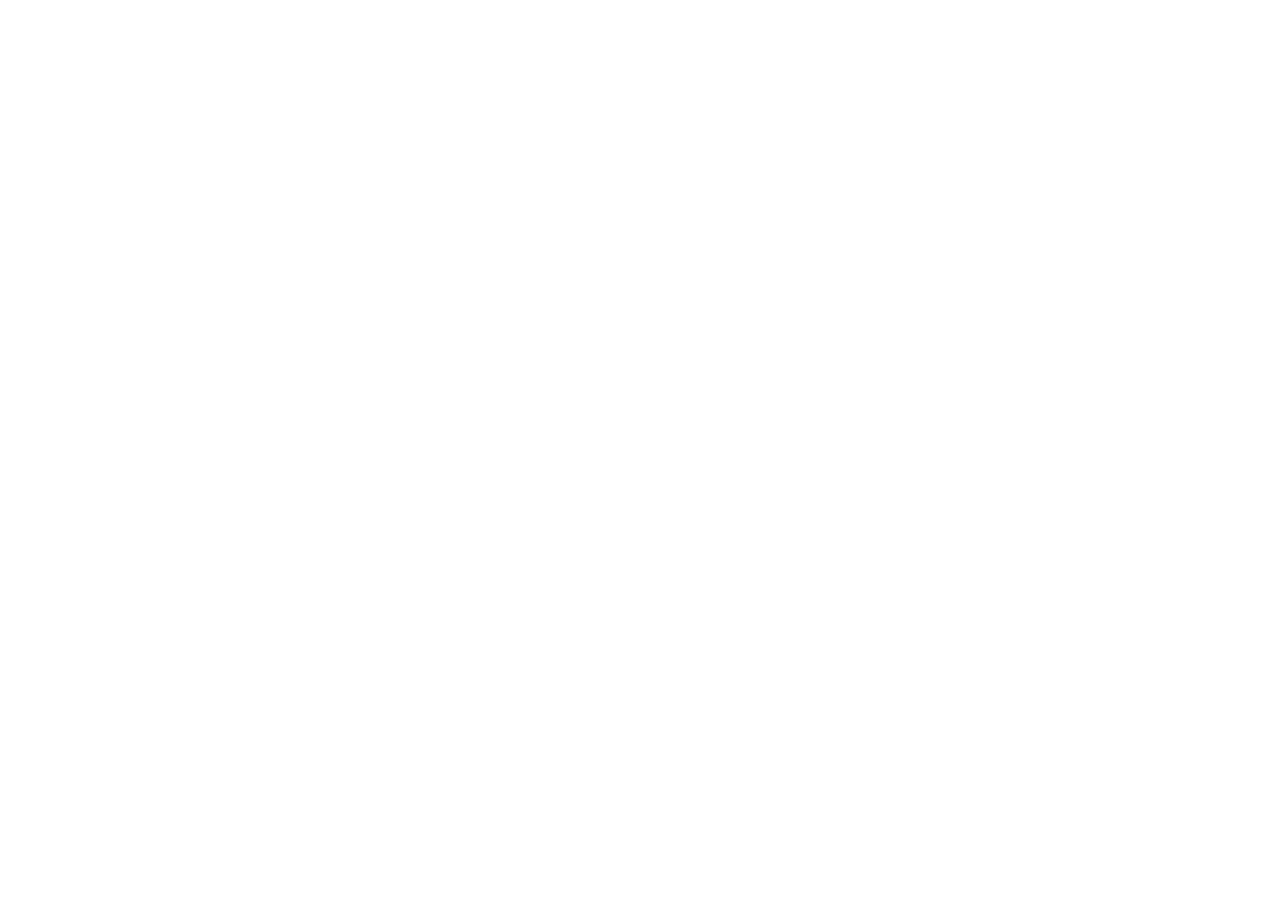
==== index.html @ 7d7a8a93 "Initial commit" ====
<!DOCTYPE html>
<html lang="en">
<head>
    <meta charset="UTF-8">
    <meta http-equiv="X-UA-Compatible" content="IE=edge">
    <meta name="viewport" content="width=device-width, initial-scale=1.0">
    <link rel="stylesheet" href="./css/main.css">
    <title>Document</title>
</head>
<body>
    <header>
        <div class="container"></div>
    </header>
    <main>
        <div class="container"></div>
    </main>
    <footer>
        <div class="container"></div>
    </footer>
</body>
</html>
---- css/main.css ----
* {
  -webkit-touch-callout: none;
  -webkit-user-select: none;
  box-sizing: border-box;
  margin: 0;
  padding: 0;
  text-decoration: none;
  list-style: none;
  font-family: "Livvic", sans-serif;
}

.container {
  max-width: 1200px;
  margin: 0 auto;
  padding: 0 20px;
}/*# sourceMappingURL=main.css.map */
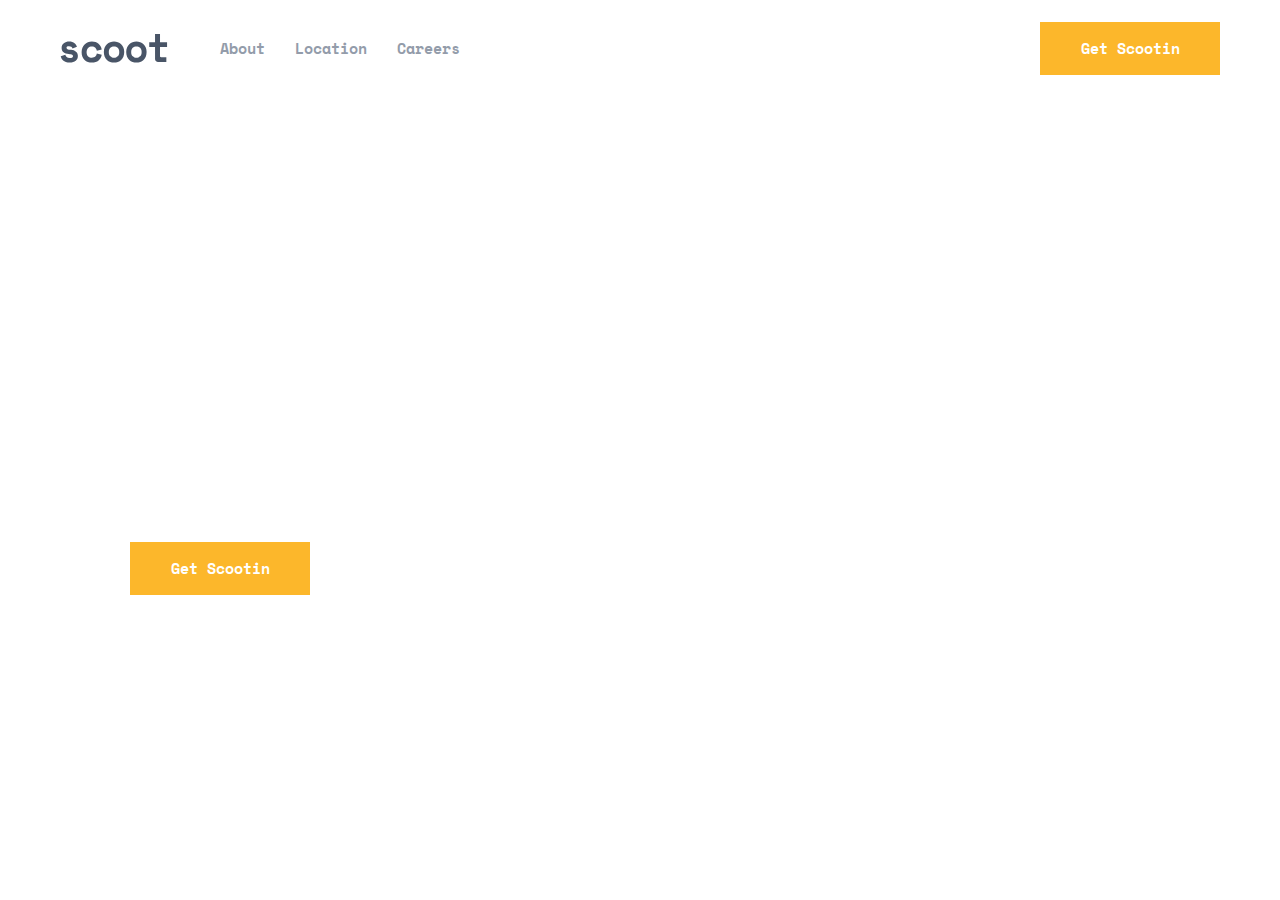
==== commit 30680e05: "proccess sync" ====
--- a/index.html
+++ b/index.html
@@ -5,14 +5,65 @@
     <meta http-equiv="X-UA-Compatible" content="IE=edge">
     <meta name="viewport" content="width=device-width, initial-scale=1.0">
     <link rel="stylesheet" href="./css/main.css">
+    <!-- <link rel="stylesheet" href="./css/bootstrap.min.css"> -->
     <title>Document</title>
 </head>
 <body>
     <header>
-        <div class="container"></div>
+        <div class="container">
+            <section class="top-nav">
+                <input id="menu-toggle" type="checkbox" />
+                <label class='menu-button-container' for="menu-toggle"> 
+                    <div class='menu-button'></div>
+                </label>
+                <ul class="menu">
+                    <li><a href="#" class="__header-list-item"> About</a></li>
+                    <li><a href="#" class="__header-list-item"> Location</a></li>
+                    <li><a href="#" class="__header-list-item"> Careers</a></li>
+                </ul>
+                <div class="logotel">
+                    <img src="./images/logo.svg" alt="site logo">
+                </div>
+            </section>
+            <div class="__header">
+                
+                
+                <div class="__header-left">
+                    <div class="menuLogo">
+                        <div class="hamburger">
+                            <div class="first"></div>
+                            <div class="first"></div>
+                            <div class="first"></div>
+                        </div>
+                        <img src="./images/logo.svg" alt="site logo">
+                    </div>
+                    <ul class="__header-list">
+                        <li class="if"><a href="#" class="__header-list-item"> About</a></li>
+                        <li class="ig"><a href="#" class="__header-list-item"> Location</a></li>
+                        <li class="it"><a href="#" class="__header-list-item"> Careers</a></li>
+                    </ul>
+                </div>
+               <button type="button" class="__header-btn">
+                Get Scootin
+               </button>
+            </div>
+        </div>
     </header>
     <main>
-        <div class="container"></div>
+        <section>
+            <!-- <img class="bg-img" src="./images/Path 1.svg" width="203" alt="">
+            <img class="bg-img2" src="./images/Path 2.svg" width="447" height="138" alt=""> -->
+
+            <div class="container c1">
+                <h2 class="about-h2">Scooter sharing made simple</h2>
+                <div class="about">
+                    <p class="about-text">Scoot takes the hassle out of urban mobility. Our bikes are placed in convenient locations in each of our cities. Use our app to locate the nearest bike, unlock it with a tap, and you’re away!</p>
+                    <button type="button" class="__header-btn2">
+                        Get Scootin
+                       </button>
+                </div>
+            </div>
+        </section>
     </main>
     <footer>
         <div class="container"></div>
--- a/css/main.css
+++ b/css/main.css
@@ -1,16 +1,417 @@
+:root {
+  --color-1: #fff;
+  --color-2: #000;
+  --color-3: #939CAA;
+  --color-4: #495567;
+  --color-5: #FCB72B;
+  --color-6: #333A44;
+  --color-7: #FFF4DF;
+  --color-8: #E5ECF4;
+  --color-9: #F2F5F9;
+}
+
+/* space-mono-regular - latin */
+@font-face {
+  font-family: "Space Mono";
+  font-style: normal;
+  font-weight: 400;
+  src: local(""), url("../fonts/space-mono-v12-latin-regular.woff2") format("woff2"), url("../fonts/space-mono-v12-latin-regular.woff") format("woff"); /* Chrome 6+, Firefox 3.6+, IE 9+, Safari 5.1+ */
+}
+/* space-mono-italic - latin */
+@font-face {
+  font-family: "Space Mono";
+  font-style: italic;
+  font-weight: 400;
+  src: local(""), url("../fonts/space-mono-v12-latin-italic.woff2") format("woff2"), url("../fonts/space-mono-v12-latin-italic.woff") format("woff"); /* Chrome 6+, Firefox 3.6+, IE 9+, Safari 5.1+ */
+}
+/* space-mono-700 - latin */
+@font-face {
+  font-family: "Space Mono";
+  font-style: normal;
+  font-weight: 700;
+  src: local(""), url("../fonts/space-mono-v12-latin-700.woff2") format("woff2"), url("../fonts/space-mono-v12-latin-700.woff") format("woff"); /* Chrome 6+, Firefox 3.6+, IE 9+, Safari 5.1+ */
+}
+/* space-mono-700italic - latin */
+@font-face {
+  font-family: "Space Mono";
+  font-style: italic;
+  font-weight: 700;
+  src: local(""), url("../fonts/space-mono-v12-latin-700italic.woff2") format("woff2"), url("../fonts/space-mono-v12-latin-700italic.woff") format("woff"); /* Chrome 6+, Firefox 3.6+, IE 9+, Safari 5.1+ */
+}
+/* lexend-deca-regular - latin */
+@font-face {
+  font-family: "Lexend Deca";
+  font-style: normal;
+  font-weight: 400;
+  src: local(""), url("../fonts/lexend-deca-v17-latin-regular.woff2") format("woff2"), url("../fonts/lexend-deca-v17-latin-regular.woff") format("woff"); /* Chrome 6+, Firefox 3.6+, IE 9+, Safari 5.1+ */
+}
+/* lexend-deca-700 - latin */
+@font-face {
+  font-family: "Lexend Deca";
+  font-style: normal;
+  font-weight: 700;
+  src: local(""), url("../fonts/lexend-deca-v17-latin-700.woff2") format("woff2"), url("../fonts/lexend-deca-v17-latin-700.woff") format("woff"); /* Chrome 6+, Firefox 3.6+, IE 9+, Safari 5.1+ */
+}
 * {
   -webkit-touch-callout: none;
   -webkit-user-select: none;
+  -webkit-box-sizing: border-box;
   box-sizing: border-box;
   margin: 0;
   padding: 0;
   text-decoration: none;
   list-style: none;
-  font-family: "Livvic", sans-serif;
+  font-family: "Space Mono", monospace;
+  transition: all 0.5s;
 }
 
 .container {
   max-width: 1200px;
   margin: 0 auto;
   padding: 0 20px;
+}
+
+.__header {
+  display: flex;
+  align-items: center;
+  justify-content: space-between;
+  width: 100%;
+  padding: 22px 0;
+  position: static;
+}
+
+.top-nav {
+  display: none;
+}
+
+.__header-left {
+  display: flex;
+  align-items: center;
+  justify-content: space-between;
+  width: 400px;
+}
+
+.menuLogo {
+  display: flex;
+  align-items: center;
+  justify-content: space-between;
+}
+
+.hamburger {
+  display: none;
+  width: 30px;
+  flex-direction: column;
+  justify-content: center;
+  align-items: center;
+  gap: 4px;
+}
+
+.hamburger .first {
+  width: 100%;
+  height: 5px;
+  background: var(--color-5);
+}
+
+.menuLogo img {
+  width: 107.82px;
+  height: 28.56px;
+  cursor: pointer;
+}
+
+.__header-list {
+  width: 240px;
+  display: flex;
+  align-items: center;
+  justify-content: space-between;
+}
+
+.__header-list-item {
+  font-family: "Space Mono";
+  font-style: normal;
+  font-weight: 700;
+  font-size: 15px;
+  line-height: 25px;
+  color: var(--color-3);
+}
+.__header-list-item:hover {
+  color: var(--color-5);
+}
+
+.__header-btn {
+  display: flex;
+  justify-content: center;
+  align-items: center;
+  width: 180px;
+  height: 53px;
+  background-color: var(--color-5);
+  font-weight: 700;
+  font-size: 15px;
+  line-height: 25px;
+  text-align: center;
+  border: none;
+  color: var(--color-1);
+  cursor: pointer;
+  transition: all 0.5s ease;
+}
+
+.__header-btn:hover {
+  border: 3px solid var(--color-5);
+  color: var(--color-5);
+  background-color: var(--color-1);
+}
+
+.__header-btn2 {
+  display: flex;
+  justify-content: center;
+  align-items: center;
+  width: 180px;
+  height: 53px;
+  background-color: var(--color-5);
+  font-weight: 700;
+  font-size: 15px;
+  line-height: 25px;
+  text-align: center;
+  border: none;
+  color: var(--color-1);
+  cursor: pointer;
+  transition: all 0.5s ease;
+}
+
+.__header-btn2:hover {
+  border: 3px solid var(--color-5);
+  color: var(--color-5);
+  background-color: var(--color-1);
+}
+
+@media screen and (max-width: 700px) {
+  .__header-list {
+    display: flex;
+    justify-content: start;
+    gap: 30px;
+  }
+  .it {
+    display: none;
+  }
+}
+@media screen and (max-width: 616px) {
+  .__header-list {
+    display: none;
+  }
+}
+@media screen and (max-width: 616px) {
+  .__header-btn {
+    display: none;
+  }
+  .menuLogo {
+    width: 50%;
+    display: none;
+    align-items: center;
+    justify-content: space-between;
+  }
+  .hamburger {
+    display: none;
+  }
+  .menuLogo img {
+    display: none;
+    position: absolute;
+    top: 30;
+    left: 40%;
+  }
+  @import url(https://fonts.googleapis.com/css?family=Raleway);
+  h2 {
+    vertical-align: center;
+    text-align: center;
+  }
+  .logotel {
+    position: absolute;
+    left: 40%;
+  }
+  html, body {
+    margin: 0;
+    height: 100%;
+  }
+  .top-nav {
+    margin-top: 32px;
+    width: 100%;
+    display: flex;
+    background: none;
+    flex-direction: row;
+    align-items: center;
+    justify-content: space-between;
+    color: var(--color-3);
+    padding: 1em;
+  }
+  .menu {
+    display: flex;
+    flex-direction: row;
+    list-style-type: none;
+    margin: 0;
+    padding: 0;
+    z-index: 1;
+  }
+  .menu > li {
+    margin: 0 1rem;
+    overflow: hidden;
+  }
+  .menu-button-container {
+    display: none;
+    height: 100%;
+    width: 30px;
+    cursor: pointer;
+    flex-direction: column;
+    justify-content: center;
+    align-items: center;
+  }
+  #menu-toggle {
+    display: none;
+  }
+  .menu-button,
+.menu-button::before,
+.menu-button::after {
+    display: block;
+    background-color: var(--color-5);
+    position: absolute;
+    height: 4px;
+    width: 30px;
+    transition: transform 400ms cubic-bezier(0.23, 1, 0.32, 1);
+    border-radius: 2px;
+  }
+  .menu-button::before {
+    content: "";
+    margin-top: -8px;
+  }
+  .menu-button::after {
+    content: "";
+    margin-top: 8px;
+  }
+  #menu-toggle:checked + .menu-button-container .menu-button::before {
+    margin-top: 0px;
+    transform: rotate(405deg);
+  }
+  #menu-toggle:checked + .menu-button-container .menu-button {
+    background: rgba(255, 255, 255, 0);
+  }
+  #menu-toggle:checked + .menu-button-container .menu-button::after {
+    margin-top: 0px;
+    transform: rotate(-405deg);
+  }
+}
+@media screen and (max-width: 616px) and (max-width: 700px) {
+  .menu-button-container {
+    display: flex;
+  }
+  .menu {
+    position: absolute;
+    top: 0;
+    margin-top: 80px;
+    left: 0;
+    flex-direction: column;
+    width: 100%;
+    justify-content: center;
+    align-items: center;
+  }
+  #menu-toggle ~ .menu li {
+    height: 0;
+    margin: 0;
+    padding: 0;
+    border: 0;
+    transition: height 400ms cubic-bezier(0.23, 1, 0.32, 1);
+  }
+  #menu-toggle:checked ~ .menu li {
+    border: 1px solid var(--color-4);
+    height: 2.5em;
+    padding: 0.5em;
+    transition: height 400ms cubic-bezier(0.23, 1, 0.32, 1);
+  }
+  .menu > li {
+    display: flex;
+    justify-content: center;
+    margin: 0;
+    padding: 0.5em 0;
+    width: 100%;
+    color: white;
+    background-color: var(--color-6);
+  }
+  .menu > li:not(:last-child) {
+    border-bottom: 1px solid #444;
+  }
+}
+section {
+  background-image: url("/Month-2-exam/images/Bitmap.jpg");
+  background-size: cover;
+  position: relative;
+}
+
+.about {
+  width: 500px;
+  margin-left: 90px;
+}
+
+.c1 {
+  padding: 153px 0;
+}
+
+.about-h2 {
+  font-weight: 700;
+  font-size: 56px;
+  line-height: 56px;
+  letter-spacing: -2.5px;
+  color: var(--color-1);
+  width: 500px;
+}
+
+.about-text {
+  font-weight: 400;
+  font-size: 15px;
+  line-height: 25px;
+  margin: 40px 0;
+  color: var(--color-1);
+}
+
+.bg-img {
+  position: absolute;
+  top: 345px;
+  left: -50px;
+  z-index: 1;
+}
+
+.bg-img2 {
+  position: absolute;
+  top: 345px;
+  left: 750px;
+  z-index: 1;
+}
+
+@media screen and (max-width: 880px) {
+  .c1 {
+    display: flex;
+    align-items: center;
+    justify-content: center;
+    flex-direction: column;
+  }
+  .about-h2 {
+    text-align: center;
+  }
+  .about {
+    width: 575px;
+    margin-left: 0;
+    align-items: center;
+    display: flex;
+    flex-direction: column;
+  }
+  .about-text {
+    text-align: center;
+    width: 100%;
+  }
+}
+@media screen and (max-width: 575px) {
+  section {
+    background-position-x: right;
+  }
+  .about-h2 {
+    max-width: 311px;
+  }
+  .about {
+    max-width: 320px;
+  }
 }/*# sourceMappingURL=main.css.map */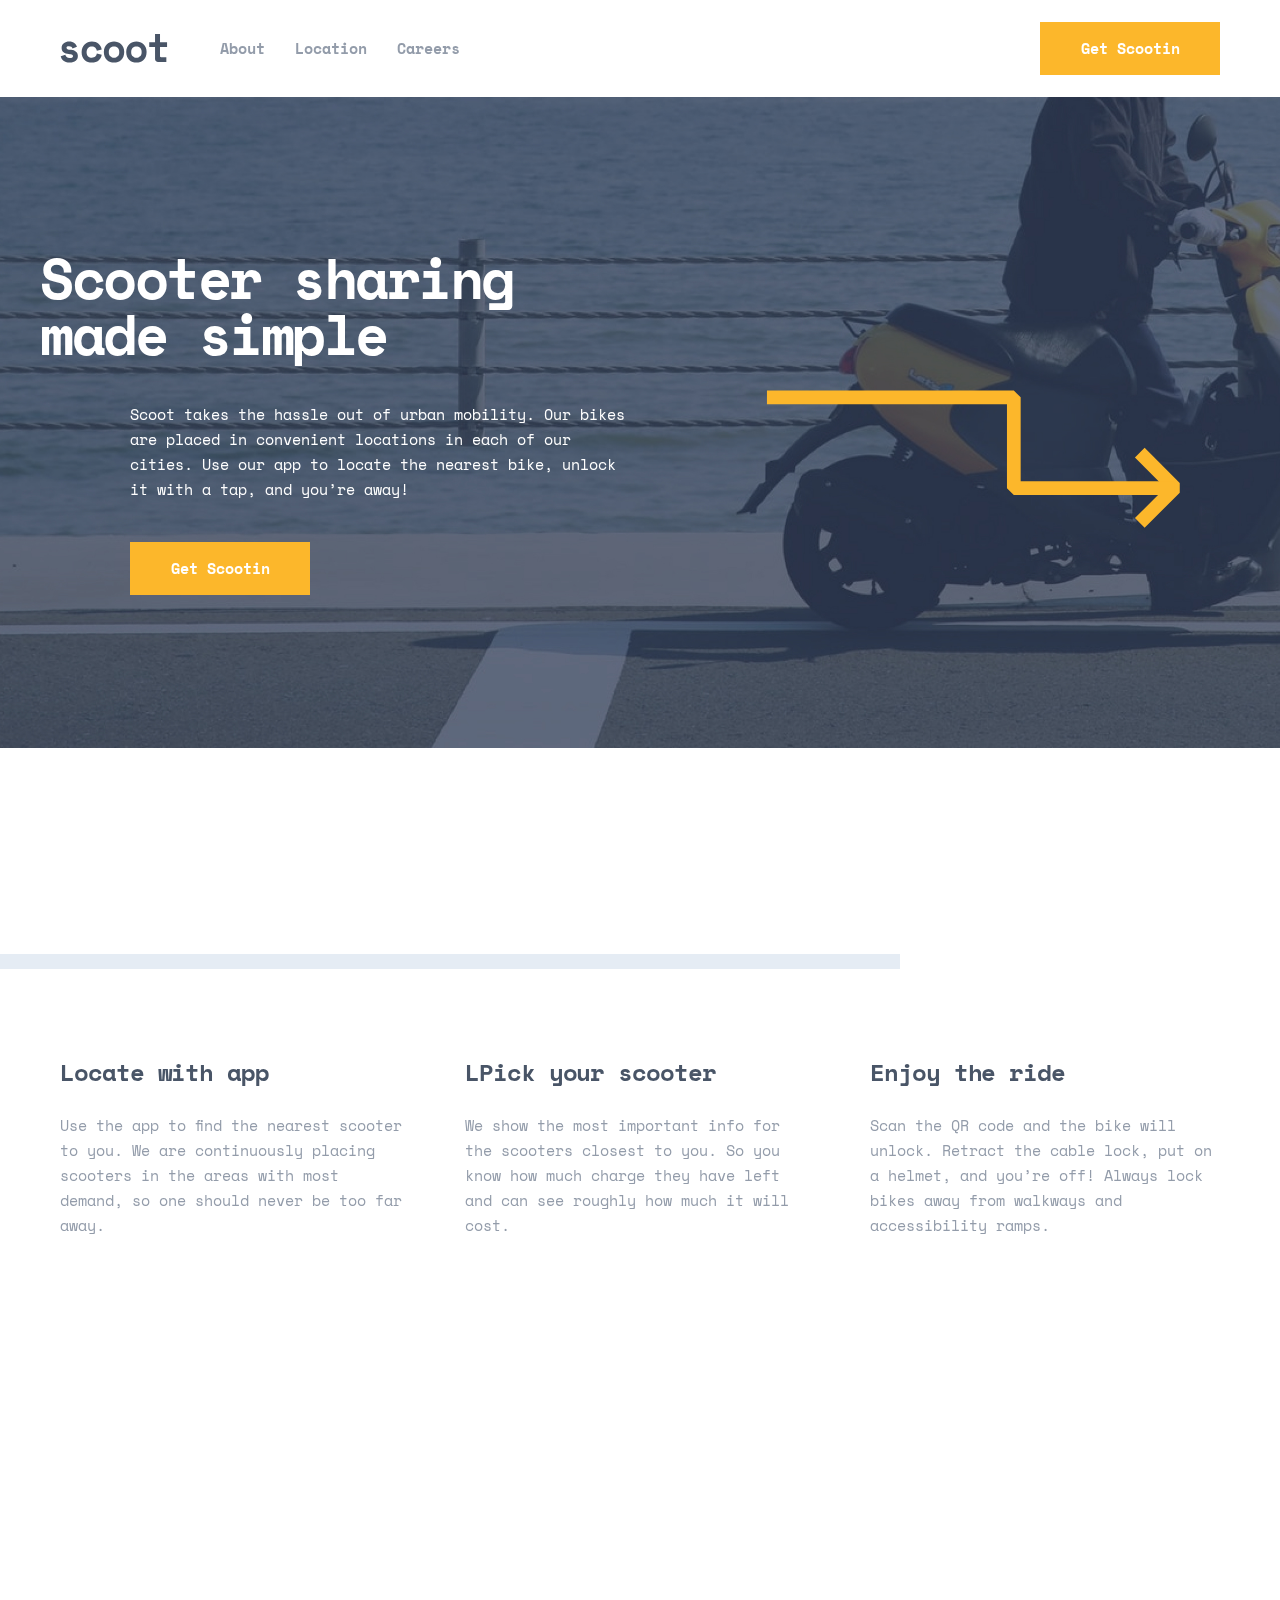
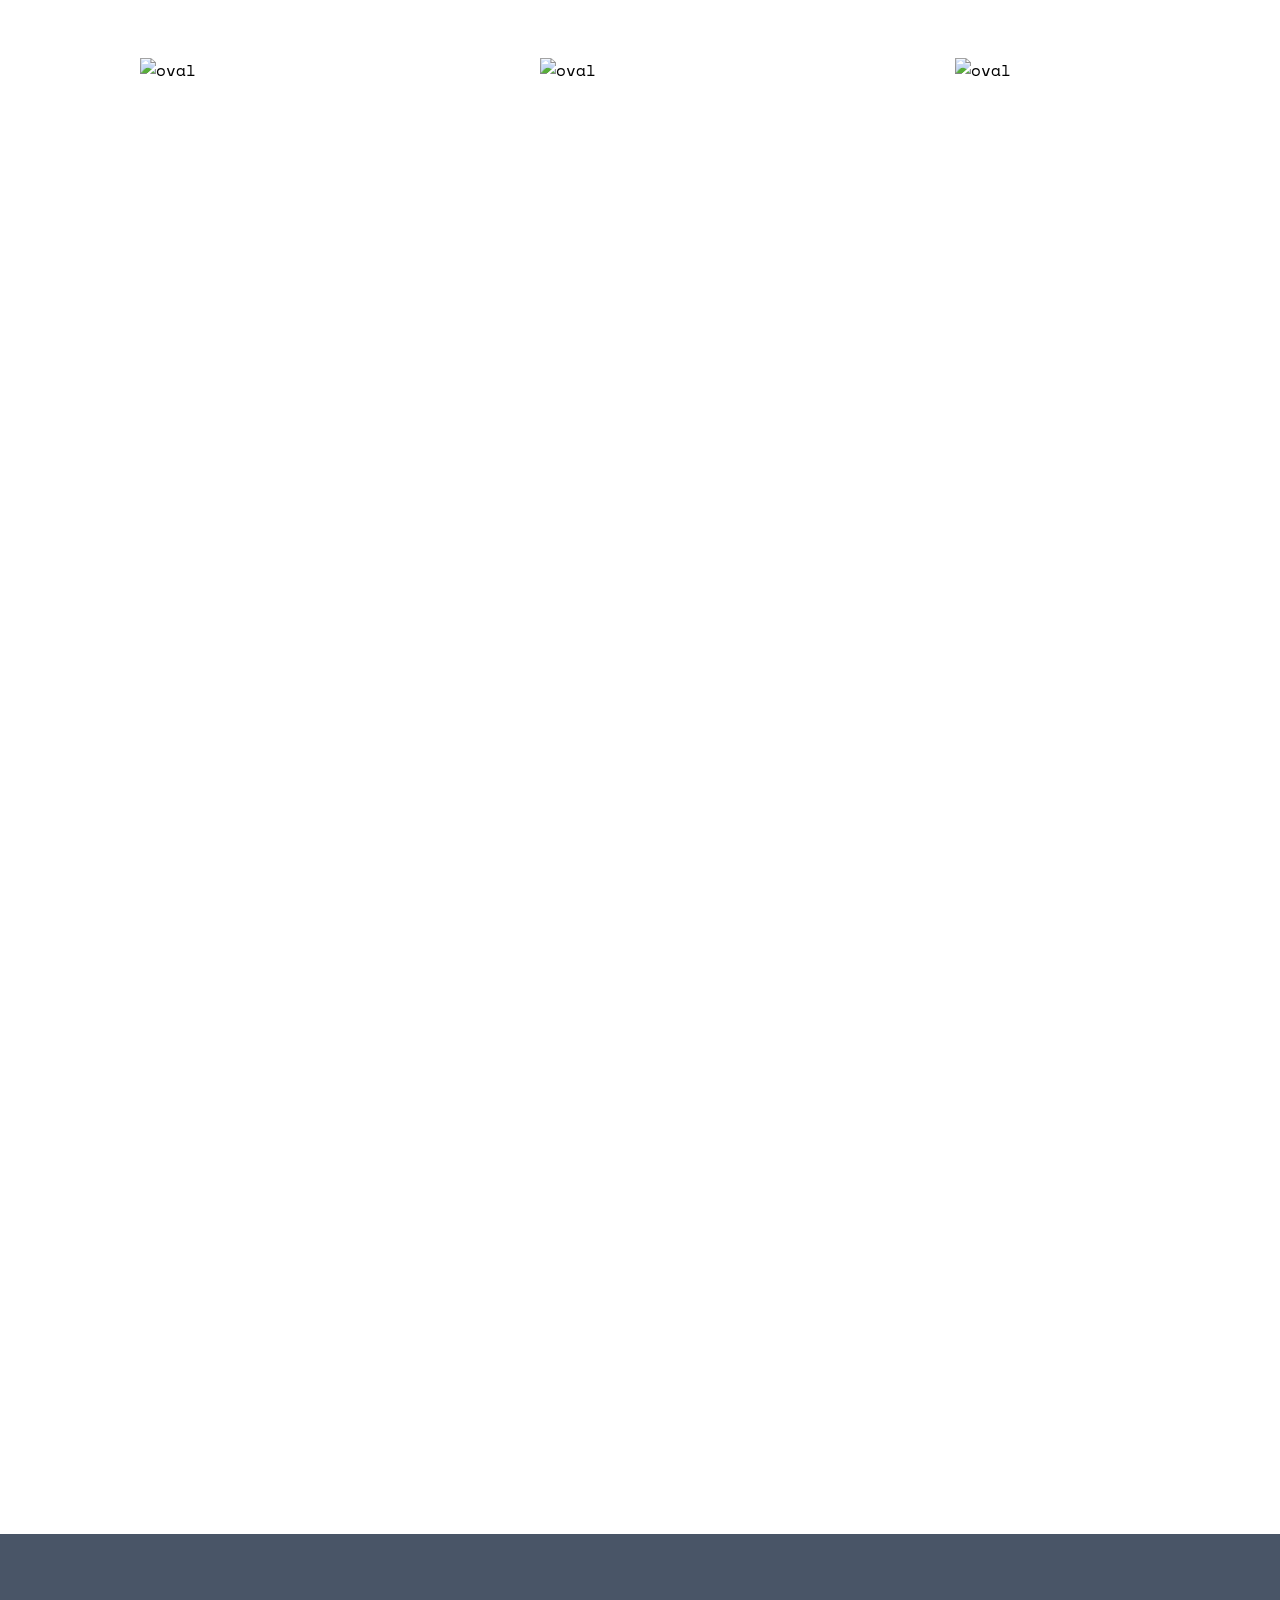
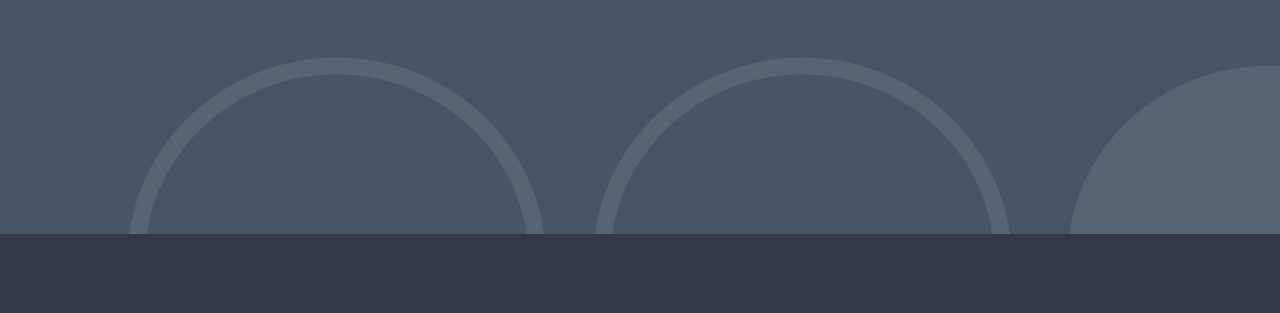
==== commit 9d3fcbba: "added transition" ====
--- a/index.html
+++ b/index.html
@@ -4,28 +4,28 @@
     <meta charset="UTF-8">
     <meta http-equiv="X-UA-Compatible" content="IE=edge">
     <meta name="viewport" content="width=device-width, initial-scale=1.0">
+    <!-- <link rel="stylesheet" href="./css/main.css"> -->
     <link rel="stylesheet" href="./css/main.css">
-    <!-- <link rel="stylesheet" href="./css/bootstrap.min.css"> -->
-    <title>Document</title>
+    <title>Home</title>
 </head>
 <body>
     <header>
         <div class="container">
-            <section class="top-nav">
+            <section class="top-nav hidden">
                 <input id="menu-toggle" type="checkbox" />
                 <label class='menu-button-container' for="menu-toggle"> 
                     <div class='menu-button'></div>
                 </label>
                 <ul class="menu">
-                    <li><a href="#" class="__header-list-item"> About</a></li>
-                    <li><a href="#" class="__header-list-item"> Location</a></li>
-                    <li><a href="#" class="__header-list-item"> Careers</a></li>
+                    <li><a href="https://jacks-deluxe-about-page.netlify.app/" class="__header-list-item"> About</a></li>
+                    <li><a href="https://jacks-site-deluxe.netlify.app/" class="__header-list-item"> Location</a></li>
+                    <li><a href="https://jacks-deluxe-careers-page.netlify.app/" class="__header-list-item"> Careers</a></li>
                 </ul>
                 <div class="logotel">
                     <img src="./images/logo.svg" alt="site logo">
                 </div>
             </section>
-            <div class="__header">
+            <div class="__header hidden">
                 
                 
                 <div class="__header-left">
@@ -38,35 +38,156 @@
                         <img src="./images/logo.svg" alt="site logo">
                     </div>
                     <ul class="__header-list">
-                        <li class="if"><a href="#" class="__header-list-item"> About</a></li>
-                        <li class="ig"><a href="#" class="__header-list-item"> Location</a></li>
-                        <li class="it"><a href="#" class="__header-list-item"> Careers</a></li>
+                        <li class="if"><a href="https://jacks-deluxe-about-page.netlify.app/" class="__header-list-item"> About</a></li>
+                        <li class="ig"><a href="https://jacks-site-deluxe.netlify.app/" class="__header-list-item"> Location</a></li>
+                        <li class="it"><a href="https://jacks-deluxe-careers-page.netlify.app/" class="__header-list-item"> Careers</a></li>
                     </ul>
                 </div>
-               <button type="button" class="__header-btn">
-                Get Scootin
-               </button>
+                <button type="button" class="__header-btn">
+                    Get Scootin
+                </button>
             </div>
         </div>
     </header>
     <main>
         <section>
-            <!-- <img class="bg-img" src="./images/Path 1.svg" width="203" alt="">
-            <img class="bg-img2" src="./images/Path 2.svg" width="447" height="138" alt=""> -->
-
+            <img class="hidden bg-img" src="./images/Path 1.svg" width="203" alt="">
+            <img class="hidden bg-img2" src="./images/Path 2.svg" width="447" height="138" alt="">
+            
             <div class="container c1">
-                <h2 class="about-h2">Scooter sharing made simple</h2>
-                <div class="about">
-                    <p class="about-text">Scoot takes the hassle out of urban mobility. Our bikes are placed in convenient locations in each of our cities. Use our app to locate the nearest bike, unlock it with a tap, and you’re away!</p>
+                <h2 class="about-h2 hidden">Scooter sharing made simple</h2>
+                <div class="about hidden">
+                    <p class="about-text">Scoot takes the hassle out of urban mobility. Our bikes are placed in convenient locations in each of our cities. Use our app to locate the nearest bike, unlock it with a tap, and you’re away!
+                        
+                    </p>
                     <button type="button" class="__header-btn2">
                         Get Scootin
-                       </button>
+                    </button>
                 </div>
             </div>
         </section>
+        <div class="hero">
+            <div class="bg-stick"></div>
+            <div class="container">
+                <div class="__sect2 hidden">
+                    <img class="circle1" src="./images/circle-1.svg" width="96" height="96" alt="oval">
+                    <img class="circle2" src="./images/circle-3.svg" width="96" height="96" alt="oval">
+                    <img class="circle3" src="./images/circle-2.svg" width="96" height="96" alt="oval">
+                    <div class="__sect2-wrapper">
+                        <img class="circl1" src="./images/circle-1.svg" width="96" height="96" alt="oval">
+                        <h3>Locate with app</h3>  
+                        <p>
+                            Use the app to find the nearest scooter to you. We are continuously placing scooters in the areas with most demand, so one should never be too far away. 
+                        </p>
+                    </div>
+                    <div class="__sect2-wrapper">
+                        <img class="circl2" src="./images/circle-3.svg" width="96" height="96" alt="oval">
+                        <h3>LPick your scooter</h3>  
+                        <p>
+                            We show the most important info for the scooters closest to you. So you know how much charge they have left and can see roughly how much it will cost.
+                        </p>
+                    </div>
+                    <div class="__sect2-wrapper">
+                        <img class="circl3" src="./images/circle-2.svg" width="96" height="96" alt="oval">
+                        <h3>Enjoy the ride</h3>  
+                        <p>
+                            Scan the QR code and the bike will unlock. Retract the cable lock, put on a helmet, and you’re off! Always lock bikes away from walkways and accessibility ramps.
+                        </p>
+                    </div>
+                </div>
+                <div class="__middle hidden">
+                    <div class="__middle-info">
+                        <div class="__middle-info-text">
+                            <h2>Easy to use riding telemetry</h2>
+                            <p>
+                                The Scoot app is available with riding telemetry. This means it can show you your average speed, how long you've been using the scooter, your traveling distance, and many more things all in an easy to use app.
+                            </p>
+                            <button type="button" class="__header-btn2 m0">
+                                Learn More
+                            </button>
+                        </div>
+                        <div class="__middle-bg-img"></div>
+                    </div>
+                    <div class="__middle-info">
+                        <div class="__middle-info-text">
+                            <h2>Coming to a city near you</h2>
+                            <p>
+                                Scoot is available in 4 major cities so far. We’re expanding rapidly, so be sure to let us know if you want to see us in your hometown. We’re aiming to let our scooters loose on 23 cities over the coming year.
+                            </p>
+                            <button type="button" class="__header-btn2 m0">
+                                Learn More
+                            </button>
+                        </div>
+                        <div class="__middle-bg-img2"></div>
+                    </div>
+                    <div class="__middle-info" style="margin-bottom: 0;">
+                        <div class="__middle-info-text">
+                            <h2>Zero hassle payments</h2>
+                            <p>
+                                Our payment is as easy as one two three. We accept most credit cards and debit cards. You can also link your PayPal account inside the app. Need to pay later? No worries! You can defer payment for up to a month.
+                            </p>
+                            <button type="button" class="__header-btn2 m0">
+                                Learn More
+                            </button>
+                        </div>
+                        <div class="__middle-bg-img3"></div>
+                    </div>
+                </div>
+            </div>
+            
+            
+        </div>
     </main>
     <footer>
-        <div class="container"></div>
+        <div class="__footer-top">
+            <div class="container">
+                <img class="__footer-circles" src="./images/FOOTER CIRCLE.png" width="1153" height="177" alt="fon">
+                <section class="__footer-section hidden">
+                    <h2>Sign up and Scoot off today</h2>
+                    <div class="__footer-socnet">
+                        
+                        <a href="https://www.apple.com/ru/app-store/" target="_blank"><img src="./images/appstore.png" width="182" height="56" alt="link"></a>
+                        <a href="https://play.google.com/" target="_blank"><img src="./images/goodle play.png" width="182" height="56" alt="link"></a>
+                    </div>
+                </section>
+            </div>
+        </div>
+        <div class="__footer-nav">
+            <div class="container">
+                <div class="__footer">
+                    <div class="__header-left ll hidden">
+                        <div class="__footerlogo mm">
+                            <img class="mli" src="./images/site logo white.svg" alt="site logo">
+                        </div>
+                        <ul class="__footer-list ll">
+                            <li class="if iff"><a href="https://jacks-deluxe-about-page.netlify.app/" class="__header-list-item"> About</a></li>
+                            <li class="ig iff"><a href="https://jacks-site-deluxe.netlify.app/" class="__header-list-item"> Location</a></li>
+                            <li class="it iff"><a href="https://jacks-deluxe-careers-page.netlify.app/" class="__header-list-item"> Careers</a></li>
+                        </ul>
+                    </div>
+                    <div class="__footer-link-icons hidden">
+                        <a class="__footer-link-icon" target="_blank" href="https://www.instagram.com">
+                            <svg width="24" height="24" viewBox="0 0 24 24" xmlns="http://www.w3.org/2000/svg">
+                                <path fill="currentcolor" id="Shape" fill-rule="evenodd" clip-rule="evenodd" d="M12 0C8.741 0 8.333 0.014 7.053 0.072C2.695 0.272 0.273 2.69 0.073 7.052C0.014 8.333 0 8.741 0 12C0 15.259 0.014 15.668 0.072 16.948C0.272 21.306 2.69 23.728 7.052 23.928C8.333 23.986 8.741 24 12 24C15.259 24 15.668 23.986 16.948 23.928C21.302 23.728 23.73 21.31 23.927 16.948C23.986 15.668 24 15.259 24 12C24 8.741 23.986 8.333 23.928 7.053C23.732 2.699 21.311 0.273 16.949 0.073C15.668 0.014 15.259 0 12 0ZM12 2.163C15.204 2.163 15.584 2.175 16.85 2.233C20.102 2.381 21.621 3.924 21.769 7.152C21.827 8.417 21.838 8.797 21.838 12.001C21.838 15.206 21.826 15.585 21.769 16.85C21.62 20.075 20.105 21.621 16.85 21.769C15.584 21.827 15.206 21.839 12 21.839C8.796 21.839 8.416 21.827 7.151 21.769C3.891 21.62 2.38 20.07 2.232 16.849C2.174 15.584 2.162 15.205 2.162 12C2.162 8.796 2.175 8.417 2.232 7.151C2.381 3.924 3.896 2.38 7.151 2.232C8.417 2.175 8.796 2.163 12 2.163ZM5.838 12C5.838 8.597 8.597 5.838 12 5.838C15.403 5.838 18.162 8.597 18.162 12C18.162 15.404 15.403 18.163 12 18.163C8.597 18.163 5.838 15.403 5.838 12ZM12 16C9.791 16 8 14.21 8 12C8 9.791 9.791 8 12 8C14.209 8 16 9.791 16 12C16 14.21 14.209 16 12 16ZM16.965 5.595C16.965 4.8 17.61 4.155 18.406 4.155C19.201 4.155 19.845 4.8 19.845 5.595C19.845 6.39 19.201 7.035 18.406 7.035C17.61 7.035 16.965 6.39 16.965 5.595Z" fill="#FCB72B"/>
+                            </svg>
+                        </a>
+                        <a class="__footer-link-icon" target="_blank" href="https://twitter.com">
+                            <svg width="24" height="20" viewBox="0 0 24 20"  xmlns="http://www.w3.org/2000/svg">
+                                <path fill="currentcolor" id="Path" d="M24 2.55699C23.117 2.94899 22.168 3.21299 21.172 3.33199C22.189 2.72299 22.97 1.75799 23.337 0.607986C22.386 1.17199 21.332 1.58199 20.21 1.80299C19.313 0.845986 18.032 0.247986 16.616 0.247986C13.437 0.247986 11.101 3.21399 11.819 6.29299C7.728 6.08799 4.1 4.12799 1.671 1.14899C0.381 3.36199 1.002 6.25699 3.194 7.72299C2.388 7.69699 1.628 7.47599 0.965 7.10699C0.911 9.38799 2.546 11.522 4.914 11.997C4.221 12.185 3.462 12.229 2.69 12.081C3.316 14.037 5.134 15.46 7.29 15.5C5.22 17.123 2.612 17.848 0 17.54C2.179 18.937 4.768 19.752 7.548 19.752C16.69 19.752 21.855 12.031 21.543 5.10599C22.505 4.41099 23.34 3.54399 24 2.55699Z" fill="#FCB72B"/>
+                            </svg>
+                        </a>
+                        <a class="__footer-link-icon" target="_blank" href="https://www.facebook.com">
+                            <svg width="24" height="24" viewBox="0 0 24 24" xmlns="http://www.w3.org/2000/svg">
+                                <path fill="currentcolor" id="Path" d="M22.675 0H1.325C0.593 0 0 0.593 0 1.325V22.676C0 23.407 0.593 24 1.325 24H12.82V14.706H9.692V11.084H12.82V8.413C12.82 5.313 14.713 3.625 17.479 3.625C18.804 3.625 19.942 3.724 20.274 3.768V7.008L18.356 7.009C16.852 7.009 16.561 7.724 16.561 8.772V11.085H20.148L19.681 14.707H16.561V24H22.677C23.407 24 24 23.407 24 22.675V1.325C24 0.593 23.407 0 22.675 0Z" fill="#FCB72B"/>
+                            </svg>
+                        </a>
+                        
+                    </div>
+                </div>
+            </div>
+        </div>
     </footer>
+
+    <script defer src="./js/app.js"></script>
 </body>
 </html>--- a/css/main.css
+++ b/css/main.css
@@ -1,3 +1,4 @@
+@charset "UTF-8";
 :root {
   --color-1: #fff;
   --color-2: #000;
@@ -65,6 +66,19 @@
   transition: all 0.5s;
 }
 
+.hidden {
+  opacity: 0;
+  filter: blur(5px);
+  transform: translateX(-100%);
+  transition: all 1s;
+}
+
+.show {
+  opacity: 1;
+  filter: blur(0);
+  transform: translateX(0);
+}
+
 .container {
   max-width: 1200px;
   margin: 0 auto;
@@ -77,6 +91,7 @@
   justify-content: space-between;
   width: 100%;
   padding: 22px 0;
+  background-color: var(--color-1);
   position: static;
 }
 
@@ -126,8 +141,6 @@
 }
 
 .__header-list-item {
-  font-family: "Space Mono";
-  font-style: normal;
   font-weight: 700;
   font-size: 15px;
   line-height: 25px;
@@ -197,6 +210,19 @@
   .__header-list {
     display: none;
   }
+  .mainbtn {
+    display: flex !important;
+    width: 100%;
+  }
+  .__alerts-alert-info h2 {
+    text-align: left !important;
+  }
+  .__alerts-alert {
+    display: flex;
+    flex-direction: column;
+    padding: 32px !important;
+    gap: 16px;
+  }
 }
 @media screen and (max-width: 616px) {
   .__header-btn {
@@ -212,7 +238,6 @@
     display: none;
   }
   .menuLogo img {
-    display: none;
     position: absolute;
     top: 30;
     left: 40%;
@@ -336,19 +361,438 @@
     border-bottom: 1px solid #444;
   }
 }
+.hero {
+  overflow: hidden;
+}
+
+.__middle {
+  padding: 180px 0;
+}
+
+.mid {
+  padding-bottom: 0;
+}
+
+.__middle-info {
+  display: flex;
+  position: relative;
+  align-items: center;
+  justify-content: space-between;
+  margin-bottom: 240px;
+}
+
+.__middle-info:nth-child(even) {
+  display: flex;
+  flex-direction: row-reverse;
+}
+
+.__middle-info-text {
+  width: 445px;
+}
+
+.__middle-info-text h2 {
+  font-weight: 700;
+  font-size: 48px;
+  line-height: 48px;
+  letter-spacing: -2.14286px;
+  width: 100%;
+  color: var(--color-4);
+  margin-bottom: 24px;
+}
+
+.__middle-info-text p {
+  font-weight: 400;
+  font-size: 15px;
+  line-height: 25px;
+  color: var(--color-3);
+  margin-bottom: 54px;
+}
+
+.__middle-bg-img {
+  background-image: url("../../images/woman.png");
+  background-repeat: no-repeat;
+  width: 1084.09px;
+  height: 449.94px;
+  background-size: contain;
+  position: absolute;
+  left: 550px;
+  top: -70px;
+  z-index: -1;
+}
+
+.__mbgimg1 {
+  background-image: url("../images/TELEFONE.png");
+  width: 1079px;
+  height: 445px;
+}
+
+.__middle-bg-img3 {
+  background-image: url("../images/WALLET.png");
+  width: 1084.09px;
+  background-repeat: no-repeat;
+  height: 480px;
+  background-size: contain;
+  position: absolute;
+  left: 550px;
+  top: -70px;
+  z-index: -1;
+}
+
+.__middle-bg-img2 {
+  background-image: url("../images/NATURE.png");
+  width: 1084px;
+  height: 480px;
+  background-repeat: no-repeat;
+  background-size: contain;
+  position: absolute;
+  left: -550px;
+  top: -70px;
+  z-index: -1;
+}
+
+.__mbgimg2 {
+  background-image: url("../images/ROAD.png");
+  width: 995px;
+  height: 445px;
+  left: -350px;
+  top: -70px;
+}
+
+.__main-img {
+  background-image: url("../images/negr.png");
+}
+
+@media screen and (max-width: 993px) {
+  .__middle-info {
+    display: flex;
+    flex-direction: column;
+    padding-top: 500px;
+  }
+  .__middle-info-text {
+    width: 80%;
+    text-align: center;
+    justify-content: center;
+    align-items: center;
+    margin: 0 auto;
+  }
+  .__middle-info-text h2 {
+    width: 80%;
+    margin: 0 auto 24px;
+  }
+  .__middle-bg-img {
+    top: -70px;
+    left: 20%;
+  }
+  .__middle-bg-img2 {
+    top: -70px;
+    left: -50%;
+  }
+  .__middle-bg-img3 {
+    top: -70px;
+    left: 20%;
+  }
+  .m0 {
+    margin: 0 auto;
+  }
+}
+@media screen and (max-width: 650px) {
+  .__middle-bg-img2 {
+    left: -90%;
+  }
+  .__mbgimg2 {
+    left: -5%;
+  }
+}
+@media screen and (max-width: 560px) {
+  .__middle-bg-img, .__middle-bg-img3 {
+    left: -8%;
+  }
+}
+.accordion {
+  width: 50%;
+  background-color: #eee;
+  color: #444;
+  cursor: pointer;
+  padding: 18px;
+  width: 100%;
+  border: none;
+  text-align: left;
+  outline: none;
+  font-size: 15px;
+  transition: 1s;
+}
+
+input {
+  position: absolute;
+  opacity: 0;
+  z-index: -1;
+}
+
+.row {
+  display: flex;
+}
+.row .col {
+  flex: 1;
+}
+.row .col:last-child {
+  margin-left: 1em;
+}
+
+/* Accordion styles */
+.tabs {
+  border-radius: 8px;
+  overflow: hidden;
+  gap: 10px;
+}
+
+.tab {
+  width: 100%;
+  margin-bottom: 10px;
+  color: var(--color-4);
+  overflow: hidden;
+}
+.tab-label {
+  display: flex;
+  justify-content: space-between;
+  padding: 1em;
+  background: #F2F5F9;
+  font-weight: bold;
+  cursor: pointer;
+  /* Icon */
+}
+.tab-label:hover {
+  background: var(--color-7);
+}
+.tab-label::after {
+  content: "❯";
+  width: 1em;
+  height: 1em;
+  text-align: center;
+  transition: all 0.35s;
+}
+.tab-content {
+  max-height: 0;
+  padding: 0 1em;
+  color: var(--color-4);
+  background: #F2F5F9;
+  transition: all 0.35s;
+}
+.tab-close {
+  display: flex;
+  justify-content: flex-end;
+  padding: 1em;
+  font-size: 0.75em;
+  background: #F2F5F9;
+  cursor: pointer;
+}
+.tab-close:hover {
+  background: var(--color-7);
+}
+
+input:checked + .tab-label {
+  background: var(--color-5);
+}
+input:checked + .tab-label::after {
+  transform: rotate(90deg);
+}
+input:checked ~ .tab-content {
+  max-height: 100vh;
+  padding: 1em;
+}
+
+.__alerts {
+  display: flex;
+  align-items: center;
+  justify-content: center;
+  flex-direction: column;
+  gap: 24px;
+}
+
+.__alerts-alert {
+  width: 100%;
+  padding: 38px 64px;
+  background-color: var(--color-9);
+  display: flex;
+  justify-content: space-between;
+  align-items: center;
+}
+
+.__alerts-alert-info {
+  display: flex;
+  flex-direction: column;
+  gap: 8px;
+  align-items: start;
+}
+
+.__alerts-alert-info h2 {
+  font-weight: 700;
+  font-size: 24px;
+  line-height: 28px;
+  letter-spacing: -1.07143px;
+  color: var(--color-4);
+  text-align-last: left;
+}
+
+.__alerts-alert-info p {
+  text-align-last: left;
+  font-weight: 400;
+  font-size: 15px;
+  line-height: 25px;
+  color: var(--color-4);
+}
+
+.__footer-top {
+  padding: 102px 0;
+  position: relative;
+  background: var(--color-4);
+}
+
+.__footer-section {
+  display: flex;
+  justify-content: space-between;
+  align-items: center;
+  background: none;
+}
+
+.__footer-section h2 {
+  width: 415px;
+  font-weight: 700;
+  font-size: 48px;
+  line-height: 48px;
+  letter-spacing: -2.14286px;
+  color: var(--color-1);
+}
+
+.__footer-socnet {
+  height: 50px;
+  cursor: pointer;
+  z-index: 1;
+}
+
+.__footer-circles {
+  position: absolute;
+  right: 0;
+  bottom: 0;
+}
+
+.__footer-nav {
+  background: var(--color-6);
+}
+
+.__footer {
+  display: flex;
+  align-items: center;
+  justify-content: space-between;
+  width: 100%;
+  padding: 22px 0;
+  background-color: var(--color-6);
+  position: static;
+}
+
+.__footer-list {
+  width: 240px;
+  display: flex;
+  align-items: center;
+  justify-content: space-between;
+}
+
+@media screen and (max-width: 993px) {
+  .__footer-section {
+    display: flex;
+    flex-direction: column;
+    align-items: center;
+    justify-content: center;
+  }
+  .__footer-section h2 {
+    text-align: center;
+    margin-bottom: 40px;
+  }
+}
+@media screen and (max-width: 700px) {
+  .iff {
+    display: inline-block;
+  }
+}
+.__footer-link-icons {
+  display: flex;
+  align-items: center;
+  justify-content: space-between;
+  width: 120px;
+  height: 24px;
+}
+
+.__footer-link-icon {
+  color: var(--color-5);
+  transition: all 0s !important;
+}
+.__footer-link-icon:hover {
+  color: var(--color-8);
+}
+
+@media screen and (max-width: 616px) {
+  .ll {
+    display: flex;
+    flex-direction: column;
+    align-items: center;
+    gap: 30px;
+    margin-bottom: 25px;
+  }
+  .__footer-nav {
+    padding-bottom: 80px;
+  }
+  .__footer {
+    display: flex;
+    padding-top: 60px;
+    align-items: center;
+    flex-direction: column;
+  }
+}
+@media screen and (max-width: 535px) {
+  .__footer-section h2 {
+    font-weight: 700;
+    font-size: 32px;
+    line-height: 32px;
+    text-align: center;
+    letter-spacing: -1.42857px;
+  }
+  .__footer-socnet {
+    width: 60%;
+    display: flex;
+    justify-content: space-between;
+  }
+  .__footer-socnet a img {
+    width: 130px !important;
+    height: 40px !important;
+  }
+  .ll {
+    margin-bottom: 80px;
+  }
+}
 section {
-  background-image: url("/Month-2-exam/images/Bitmap.jpg");
+  background-image: url("../images/Bitmap.jpg");
   background-size: cover;
-  position: relative;
+}
+
+.__about-bg {
+  background-image: url("../images/bg about.png");
+  background-size: cover;
+  background-color: #2F3B59;
+  background-blend-mode: hard-light;
+  z-index: auto;
 }
 
 .about {
   width: 500px;
   margin-left: 90px;
+  z-index: 1;
 }
 
 .c1 {
   padding: 153px 0;
+}
+
+.c2 {
+  padding: 72px 0;
 }
 
 .about-h2 {
@@ -358,6 +802,7 @@
   letter-spacing: -2.5px;
   color: var(--color-1);
   width: 500px;
+  z-index: 5;
 }
 
 .about-text {
@@ -365,24 +810,40 @@
   font-size: 15px;
   line-height: 25px;
   margin: 40px 0;
+  z-index: 1;
   color: var(--color-1);
 }
 
 .bg-img {
   position: absolute;
-  top: 345px;
+  top: 390px;
   left: -50px;
   z-index: 1;
 }
 
 .bg-img2 {
   position: absolute;
-  top: 345px;
+  top: 390px;
   left: 750px;
-  z-index: 1;
-}
-
+}
+
+@media screen and (max-width: 1181px) {
+  .bg-img2 {
+    top: 506px;
+    left: 135px;
+  }
+  .bg-img {
+    top: 505px;
+  }
+}
 @media screen and (max-width: 880px) {
+  .bg-img {
+    display: none;
+  }
+  .bg-img2 {
+    top: 546px;
+    left: -135px;
+  }
   .c1 {
     display: flex;
     align-items: center;
@@ -408,10 +869,246 @@
   section {
     background-position-x: right;
   }
+  .bg-img {
+    display: none;
+  }
+  .bg-img2 {
+    left: -271px;
+    top: 510px;
+  }
+  .c1 {
+    padding-top: 115px;
+  }
+  .c2 {
+    padding: 60px 0;
+  }
   .about-h2 {
     max-width: 311px;
+    font-weight: 700;
+    font-size: 40px;
+    line-height: 40px;
+    text-align: center;
+    letter-spacing: -1.78571px;
+    color: var(--color-1);
   }
   .about {
     max-width: 320px;
-  }
+    font-weight: 400;
+    font-size: 15px;
+    line-height: 25px;
+  }
+}
+.bg-stick {
+  position: absolute;
+  width: 974px;
+  height: 15px;
+  left: 0px;
+  top: 954px;
+  background-color: var(--color-8);
+}
+
+@media screen and (max-width: 1330px) {
+  .bg-stick {
+    width: 900px;
+    position: absolute;
+    height: 15px;
+  }
+}
+.circle1 {
+  position: absolute;
+  top: 910px;
+  left: 895px;
+}
+
+.circle2 {
+  position: absolute;
+  top: 910px;
+  left: 80px;
+}
+
+.circle3 {
+  position: absolute;
+  top: 910px;
+  left: 480px;
+}
+
+.__sect2 {
+  width: 100%;
+  gap: 30px;
+  display: flex;
+  align-items: center;
+  justify-content: space-between;
+  padding-top: 160px;
+}
+
+.__section-2 {
+  padding-top: 0 !important;
+  padding-bottom: 120px;
+}
+
+.__sect2-wrapper {
+  width: 350px;
+  z-index: 1;
+  padding-top: 110px;
+}
+
+.__section2 {
+  padding-top: 0;
+  align-items: center;
+  justify-content: center;
+  display: flex;
+  flex-direction: column;
+}
+
+.__sect2-wrapper p {
+  width: 100%;
+  font-weight: 400;
+  font-size: 15px;
+  line-height: 25px;
+  color: var(--color-3);
+}
+
+.__sect2-wrapper h3 {
+  font-weight: 700;
+  font-size: 24px;
+  line-height: 28px;
+  letter-spacing: -1.07143px;
+  color: var(--color-4);
+  margin-top: 40px;
+  margin-bottom: 27px;
+}
+
+.__section2 p {
+  text-align: center;
+}
+
+.accordions {
+  display: inline-block;
+  width: 65%;
+}
+
+.__faqs-faq h2 {
+  width: 35%;
+  font-weight: 700;
+  font-size: 40px;
+  line-height: 48px;
+  letter-spacing: -1.78571px;
+  color: var(--color-4);
+}
+
+.__faqs h2 {
+  margin-bottom: 64px;
+  font-weight: 700;
+  font-size: 48px;
+  line-height: 48px;
+  text-align: center;
+  letter-spacing: -2.14286px;
+  color: var(--color-4);
+}
+
+@media screen and (max-width: 994px) {
+  .__sect2 {
+    display: flex;
+    align-items: flex-end;
+    flex-direction: column;
+  }
+  .__sect2-wrapper {
+    padding-top: 0;
+    width: 545px;
+  }
+  .bg-stick {
+    transform: rotate(90deg);
+    top: 900px;
+    z-index: -1;
+    left: -300px;
+  }
+  .circle1 {
+    top: 950px;
+    left: 100px;
+    display: inline;
+  }
+  .circle2 {
+    left: 100px;
+    display: inline-block;
+    top: 1120px;
+  }
+  .circle3 {
+    display: block;
+    left: 100px;
+    top: 1290px;
+  }
+  .__faqs-faq {
+    display: flex;
+    flex-direction: column;
+    align-items: center;
+    justify-content: center;
+  }
+  .__section-2 {
+    align-items: center;
+  }
+  .__faqs-faq h2 {
+    width: 100%;
+    margin-bottom: 32px;
+  }
+  .accordions {
+    width: 100%;
+  }
+}
+.circl1, .circl2, .circl3 {
+  display: none;
+}
+
+@media screen and (max-width: 790px) {
+  .bg-stick {
+    display: none;
+  }
+  .circle1, .circle2, .circle3 {
+    display: none;
+  }
+  .__sect2-wrapper {
+    text-align: center;
+    align-items: center;
+    justify-content: center;
+    margin: 0 auto;
+    margin-bottom: 48px;
+  }
+  .circl1, .circl2, .circl3 {
+    display: inline;
+  }
+}
+@media screen and (max-width: 562px) {
+  .__sect2-wrapper {
+    width: 100%;
+  }
+  .__faqs h2 {
+    margin-bottom: 48px;
+  }
+}
+._phcircle {
+  display: block;
+  object-fit: contain;
+}
+
+.__ {
+  font-weight: 700;
+  font-size: 48px;
+  line-height: 48px;
+  margin: 0 auto 25px;
+  text-align: center;
+  letter-spacing: -2.14286px;
+  color: var(--color-4);
+}
+
+.__faqs {
+  display: flex;
+  flex-direction: column;
+  align-items: center;
+  justify-content: center;
+  padding-bottom: 116px;
+}
+
+.__faqs-faq {
+  display: flex;
+  width: 100%;
+  margin-bottom: 44px;
 }/*# sourceMappingURL=main.css.map */--- a/css/main.css
+++ b/css/main.css
@@ -1,3 +1,4 @@
+@charset "UTF-8";
 :root {
   --color-1: #fff;
   --color-2: #000;
@@ -65,6 +66,19 @@
   transition: all 0.5s;
 }
 
+.hidden {
+  opacity: 0;
+  filter: blur(5px);
+  transform: translateX(-100%);
+  transition: all 1s;
+}
+
+.show {
+  opacity: 1;
+  filter: blur(0);
+  transform: translateX(0);
+}
+
 .container {
   max-width: 1200px;
   margin: 0 auto;
@@ -77,6 +91,7 @@
   justify-content: space-between;
   width: 100%;
   padding: 22px 0;
+  background-color: var(--color-1);
   position: static;
 }
 
@@ -126,8 +141,6 @@
 }
 
 .__header-list-item {
-  font-family: "Space Mono";
-  font-style: normal;
   font-weight: 700;
   font-size: 15px;
   line-height: 25px;
@@ -197,6 +210,19 @@
   .__header-list {
     display: none;
   }
+  .mainbtn {
+    display: flex !important;
+    width: 100%;
+  }
+  .__alerts-alert-info h2 {
+    text-align: left !important;
+  }
+  .__alerts-alert {
+    display: flex;
+    flex-direction: column;
+    padding: 32px !important;
+    gap: 16px;
+  }
 }
 @media screen and (max-width: 616px) {
   .__header-btn {
@@ -212,7 +238,6 @@
     display: none;
   }
   .menuLogo img {
-    display: none;
     position: absolute;
     top: 30;
     left: 40%;
@@ -336,19 +361,438 @@
     border-bottom: 1px solid #444;
   }
 }
+.hero {
+  overflow: hidden;
+}
+
+.__middle {
+  padding: 180px 0;
+}
+
+.mid {
+  padding-bottom: 0;
+}
+
+.__middle-info {
+  display: flex;
+  position: relative;
+  align-items: center;
+  justify-content: space-between;
+  margin-bottom: 240px;
+}
+
+.__middle-info:nth-child(even) {
+  display: flex;
+  flex-direction: row-reverse;
+}
+
+.__middle-info-text {
+  width: 445px;
+}
+
+.__middle-info-text h2 {
+  font-weight: 700;
+  font-size: 48px;
+  line-height: 48px;
+  letter-spacing: -2.14286px;
+  width: 100%;
+  color: var(--color-4);
+  margin-bottom: 24px;
+}
+
+.__middle-info-text p {
+  font-weight: 400;
+  font-size: 15px;
+  line-height: 25px;
+  color: var(--color-3);
+  margin-bottom: 54px;
+}
+
+.__middle-bg-img {
+  background-image: url("../../images/woman.png");
+  background-repeat: no-repeat;
+  width: 1084.09px;
+  height: 449.94px;
+  background-size: contain;
+  position: absolute;
+  left: 550px;
+  top: -70px;
+  z-index: -1;
+}
+
+.__mbgimg1 {
+  background-image: url("../images/TELEFONE.png");
+  width: 1079px;
+  height: 445px;
+}
+
+.__middle-bg-img3 {
+  background-image: url("../images/WALLET.png");
+  width: 1084.09px;
+  background-repeat: no-repeat;
+  height: 480px;
+  background-size: contain;
+  position: absolute;
+  left: 550px;
+  top: -70px;
+  z-index: -1;
+}
+
+.__middle-bg-img2 {
+  background-image: url("../images/NATURE.png");
+  width: 1084px;
+  height: 480px;
+  background-repeat: no-repeat;
+  background-size: contain;
+  position: absolute;
+  left: -550px;
+  top: -70px;
+  z-index: -1;
+}
+
+.__mbgimg2 {
+  background-image: url("../images/ROAD.png");
+  width: 995px;
+  height: 445px;
+  left: -350px;
+  top: -70px;
+}
+
+.__main-img {
+  background-image: url("../images/negr.png");
+}
+
+@media screen and (max-width: 993px) {
+  .__middle-info {
+    display: flex;
+    flex-direction: column;
+    padding-top: 500px;
+  }
+  .__middle-info-text {
+    width: 80%;
+    text-align: center;
+    justify-content: center;
+    align-items: center;
+    margin: 0 auto;
+  }
+  .__middle-info-text h2 {
+    width: 80%;
+    margin: 0 auto 24px;
+  }
+  .__middle-bg-img {
+    top: -70px;
+    left: 20%;
+  }
+  .__middle-bg-img2 {
+    top: -70px;
+    left: -50%;
+  }
+  .__middle-bg-img3 {
+    top: -70px;
+    left: 20%;
+  }
+  .m0 {
+    margin: 0 auto;
+  }
+}
+@media screen and (max-width: 650px) {
+  .__middle-bg-img2 {
+    left: -90%;
+  }
+  .__mbgimg2 {
+    left: -5%;
+  }
+}
+@media screen and (max-width: 560px) {
+  .__middle-bg-img, .__middle-bg-img3 {
+    left: -8%;
+  }
+}
+.accordion {
+  width: 50%;
+  background-color: #eee;
+  color: #444;
+  cursor: pointer;
+  padding: 18px;
+  width: 100%;
+  border: none;
+  text-align: left;
+  outline: none;
+  font-size: 15px;
+  transition: 1s;
+}
+
+input {
+  position: absolute;
+  opacity: 0;
+  z-index: -1;
+}
+
+.row {
+  display: flex;
+}
+.row .col {
+  flex: 1;
+}
+.row .col:last-child {
+  margin-left: 1em;
+}
+
+/* Accordion styles */
+.tabs {
+  border-radius: 8px;
+  overflow: hidden;
+  gap: 10px;
+}
+
+.tab {
+  width: 100%;
+  margin-bottom: 10px;
+  color: var(--color-4);
+  overflow: hidden;
+}
+.tab-label {
+  display: flex;
+  justify-content: space-between;
+  padding: 1em;
+  background: #F2F5F9;
+  font-weight: bold;
+  cursor: pointer;
+  /* Icon */
+}
+.tab-label:hover {
+  background: var(--color-7);
+}
+.tab-label::after {
+  content: "❯";
+  width: 1em;
+  height: 1em;
+  text-align: center;
+  transition: all 0.35s;
+}
+.tab-content {
+  max-height: 0;
+  padding: 0 1em;
+  color: var(--color-4);
+  background: #F2F5F9;
+  transition: all 0.35s;
+}
+.tab-close {
+  display: flex;
+  justify-content: flex-end;
+  padding: 1em;
+  font-size: 0.75em;
+  background: #F2F5F9;
+  cursor: pointer;
+}
+.tab-close:hover {
+  background: var(--color-7);
+}
+
+input:checked + .tab-label {
+  background: var(--color-5);
+}
+input:checked + .tab-label::after {
+  transform: rotate(90deg);
+}
+input:checked ~ .tab-content {
+  max-height: 100vh;
+  padding: 1em;
+}
+
+.__alerts {
+  display: flex;
+  align-items: center;
+  justify-content: center;
+  flex-direction: column;
+  gap: 24px;
+}
+
+.__alerts-alert {
+  width: 100%;
+  padding: 38px 64px;
+  background-color: var(--color-9);
+  display: flex;
+  justify-content: space-between;
+  align-items: center;
+}
+
+.__alerts-alert-info {
+  display: flex;
+  flex-direction: column;
+  gap: 8px;
+  align-items: start;
+}
+
+.__alerts-alert-info h2 {
+  font-weight: 700;
+  font-size: 24px;
+  line-height: 28px;
+  letter-spacing: -1.07143px;
+  color: var(--color-4);
+  text-align-last: left;
+}
+
+.__alerts-alert-info p {
+  text-align-last: left;
+  font-weight: 400;
+  font-size: 15px;
+  line-height: 25px;
+  color: var(--color-4);
+}
+
+.__footer-top {
+  padding: 102px 0;
+  position: relative;
+  background: var(--color-4);
+}
+
+.__footer-section {
+  display: flex;
+  justify-content: space-between;
+  align-items: center;
+  background: none;
+}
+
+.__footer-section h2 {
+  width: 415px;
+  font-weight: 700;
+  font-size: 48px;
+  line-height: 48px;
+  letter-spacing: -2.14286px;
+  color: var(--color-1);
+}
+
+.__footer-socnet {
+  height: 50px;
+  cursor: pointer;
+  z-index: 1;
+}
+
+.__footer-circles {
+  position: absolute;
+  right: 0;
+  bottom: 0;
+}
+
+.__footer-nav {
+  background: var(--color-6);
+}
+
+.__footer {
+  display: flex;
+  align-items: center;
+  justify-content: space-between;
+  width: 100%;
+  padding: 22px 0;
+  background-color: var(--color-6);
+  position: static;
+}
+
+.__footer-list {
+  width: 240px;
+  display: flex;
+  align-items: center;
+  justify-content: space-between;
+}
+
+@media screen and (max-width: 993px) {
+  .__footer-section {
+    display: flex;
+    flex-direction: column;
+    align-items: center;
+    justify-content: center;
+  }
+  .__footer-section h2 {
+    text-align: center;
+    margin-bottom: 40px;
+  }
+}
+@media screen and (max-width: 700px) {
+  .iff {
+    display: inline-block;
+  }
+}
+.__footer-link-icons {
+  display: flex;
+  align-items: center;
+  justify-content: space-between;
+  width: 120px;
+  height: 24px;
+}
+
+.__footer-link-icon {
+  color: var(--color-5);
+  transition: all 0s !important;
+}
+.__footer-link-icon:hover {
+  color: var(--color-8);
+}
+
+@media screen and (max-width: 616px) {
+  .ll {
+    display: flex;
+    flex-direction: column;
+    align-items: center;
+    gap: 30px;
+    margin-bottom: 25px;
+  }
+  .__footer-nav {
+    padding-bottom: 80px;
+  }
+  .__footer {
+    display: flex;
+    padding-top: 60px;
+    align-items: center;
+    flex-direction: column;
+  }
+}
+@media screen and (max-width: 535px) {
+  .__footer-section h2 {
+    font-weight: 700;
+    font-size: 32px;
+    line-height: 32px;
+    text-align: center;
+    letter-spacing: -1.42857px;
+  }
+  .__footer-socnet {
+    width: 60%;
+    display: flex;
+    justify-content: space-between;
+  }
+  .__footer-socnet a img {
+    width: 130px !important;
+    height: 40px !important;
+  }
+  .ll {
+    margin-bottom: 80px;
+  }
+}
 section {
-  background-image: url("/Month-2-exam/images/Bitmap.jpg");
+  background-image: url("../images/Bitmap.jpg");
   background-size: cover;
-  position: relative;
+}
+
+.__about-bg {
+  background-image: url("../images/bg about.png");
+  background-size: cover;
+  background-color: #2F3B59;
+  background-blend-mode: hard-light;
+  z-index: auto;
 }
 
 .about {
   width: 500px;
   margin-left: 90px;
+  z-index: 1;
 }
 
 .c1 {
   padding: 153px 0;
+}
+
+.c2 {
+  padding: 72px 0;
 }
 
 .about-h2 {
@@ -358,6 +802,7 @@
   letter-spacing: -2.5px;
   color: var(--color-1);
   width: 500px;
+  z-index: 5;
 }
 
 .about-text {
@@ -365,24 +810,40 @@
   font-size: 15px;
   line-height: 25px;
   margin: 40px 0;
+  z-index: 1;
   color: var(--color-1);
 }
 
 .bg-img {
   position: absolute;
-  top: 345px;
+  top: 390px;
   left: -50px;
   z-index: 1;
 }
 
 .bg-img2 {
   position: absolute;
-  top: 345px;
+  top: 390px;
   left: 750px;
-  z-index: 1;
-}
-
+}
+
+@media screen and (max-width: 1181px) {
+  .bg-img2 {
+    top: 506px;
+    left: 135px;
+  }
+  .bg-img {
+    top: 505px;
+  }
+}
 @media screen and (max-width: 880px) {
+  .bg-img {
+    display: none;
+  }
+  .bg-img2 {
+    top: 546px;
+    left: -135px;
+  }
   .c1 {
     display: flex;
     align-items: center;
@@ -408,10 +869,246 @@
   section {
     background-position-x: right;
   }
+  .bg-img {
+    display: none;
+  }
+  .bg-img2 {
+    left: -271px;
+    top: 510px;
+  }
+  .c1 {
+    padding-top: 115px;
+  }
+  .c2 {
+    padding: 60px 0;
+  }
   .about-h2 {
     max-width: 311px;
+    font-weight: 700;
+    font-size: 40px;
+    line-height: 40px;
+    text-align: center;
+    letter-spacing: -1.78571px;
+    color: var(--color-1);
   }
   .about {
     max-width: 320px;
-  }
+    font-weight: 400;
+    font-size: 15px;
+    line-height: 25px;
+  }
+}
+.bg-stick {
+  position: absolute;
+  width: 974px;
+  height: 15px;
+  left: 0px;
+  top: 954px;
+  background-color: var(--color-8);
+}
+
+@media screen and (max-width: 1330px) {
+  .bg-stick {
+    width: 900px;
+    position: absolute;
+    height: 15px;
+  }
+}
+.circle1 {
+  position: absolute;
+  top: 910px;
+  left: 895px;
+}
+
+.circle2 {
+  position: absolute;
+  top: 910px;
+  left: 80px;
+}
+
+.circle3 {
+  position: absolute;
+  top: 910px;
+  left: 480px;
+}
+
+.__sect2 {
+  width: 100%;
+  gap: 30px;
+  display: flex;
+  align-items: center;
+  justify-content: space-between;
+  padding-top: 160px;
+}
+
+.__section-2 {
+  padding-top: 0 !important;
+  padding-bottom: 120px;
+}
+
+.__sect2-wrapper {
+  width: 350px;
+  z-index: 1;
+  padding-top: 110px;
+}
+
+.__section2 {
+  padding-top: 0;
+  align-items: center;
+  justify-content: center;
+  display: flex;
+  flex-direction: column;
+}
+
+.__sect2-wrapper p {
+  width: 100%;
+  font-weight: 400;
+  font-size: 15px;
+  line-height: 25px;
+  color: var(--color-3);
+}
+
+.__sect2-wrapper h3 {
+  font-weight: 700;
+  font-size: 24px;
+  line-height: 28px;
+  letter-spacing: -1.07143px;
+  color: var(--color-4);
+  margin-top: 40px;
+  margin-bottom: 27px;
+}
+
+.__section2 p {
+  text-align: center;
+}
+
+.accordions {
+  display: inline-block;
+  width: 65%;
+}
+
+.__faqs-faq h2 {
+  width: 35%;
+  font-weight: 700;
+  font-size: 40px;
+  line-height: 48px;
+  letter-spacing: -1.78571px;
+  color: var(--color-4);
+}
+
+.__faqs h2 {
+  margin-bottom: 64px;
+  font-weight: 700;
+  font-size: 48px;
+  line-height: 48px;
+  text-align: center;
+  letter-spacing: -2.14286px;
+  color: var(--color-4);
+}
+
+@media screen and (max-width: 994px) {
+  .__sect2 {
+    display: flex;
+    align-items: flex-end;
+    flex-direction: column;
+  }
+  .__sect2-wrapper {
+    padding-top: 0;
+    width: 545px;
+  }
+  .bg-stick {
+    transform: rotate(90deg);
+    top: 900px;
+    z-index: -1;
+    left: -300px;
+  }
+  .circle1 {
+    top: 950px;
+    left: 100px;
+    display: inline;
+  }
+  .circle2 {
+    left: 100px;
+    display: inline-block;
+    top: 1120px;
+  }
+  .circle3 {
+    display: block;
+    left: 100px;
+    top: 1290px;
+  }
+  .__faqs-faq {
+    display: flex;
+    flex-direction: column;
+    align-items: center;
+    justify-content: center;
+  }
+  .__section-2 {
+    align-items: center;
+  }
+  .__faqs-faq h2 {
+    width: 100%;
+    margin-bottom: 32px;
+  }
+  .accordions {
+    width: 100%;
+  }
+}
+.circl1, .circl2, .circl3 {
+  display: none;
+}
+
+@media screen and (max-width: 790px) {
+  .bg-stick {
+    display: none;
+  }
+  .circle1, .circle2, .circle3 {
+    display: none;
+  }
+  .__sect2-wrapper {
+    text-align: center;
+    align-items: center;
+    justify-content: center;
+    margin: 0 auto;
+    margin-bottom: 48px;
+  }
+  .circl1, .circl2, .circl3 {
+    display: inline;
+  }
+}
+@media screen and (max-width: 562px) {
+  .__sect2-wrapper {
+    width: 100%;
+  }
+  .__faqs h2 {
+    margin-bottom: 48px;
+  }
+}
+._phcircle {
+  display: block;
+  object-fit: contain;
+}
+
+.__ {
+  font-weight: 700;
+  font-size: 48px;
+  line-height: 48px;
+  margin: 0 auto 25px;
+  text-align: center;
+  letter-spacing: -2.14286px;
+  color: var(--color-4);
+}
+
+.__faqs {
+  display: flex;
+  flex-direction: column;
+  align-items: center;
+  justify-content: center;
+  padding-bottom: 116px;
+}
+
+.__faqs-faq {
+  display: flex;
+  width: 100%;
+  margin-bottom: 44px;
 }/*# sourceMappingURL=main.css.map */